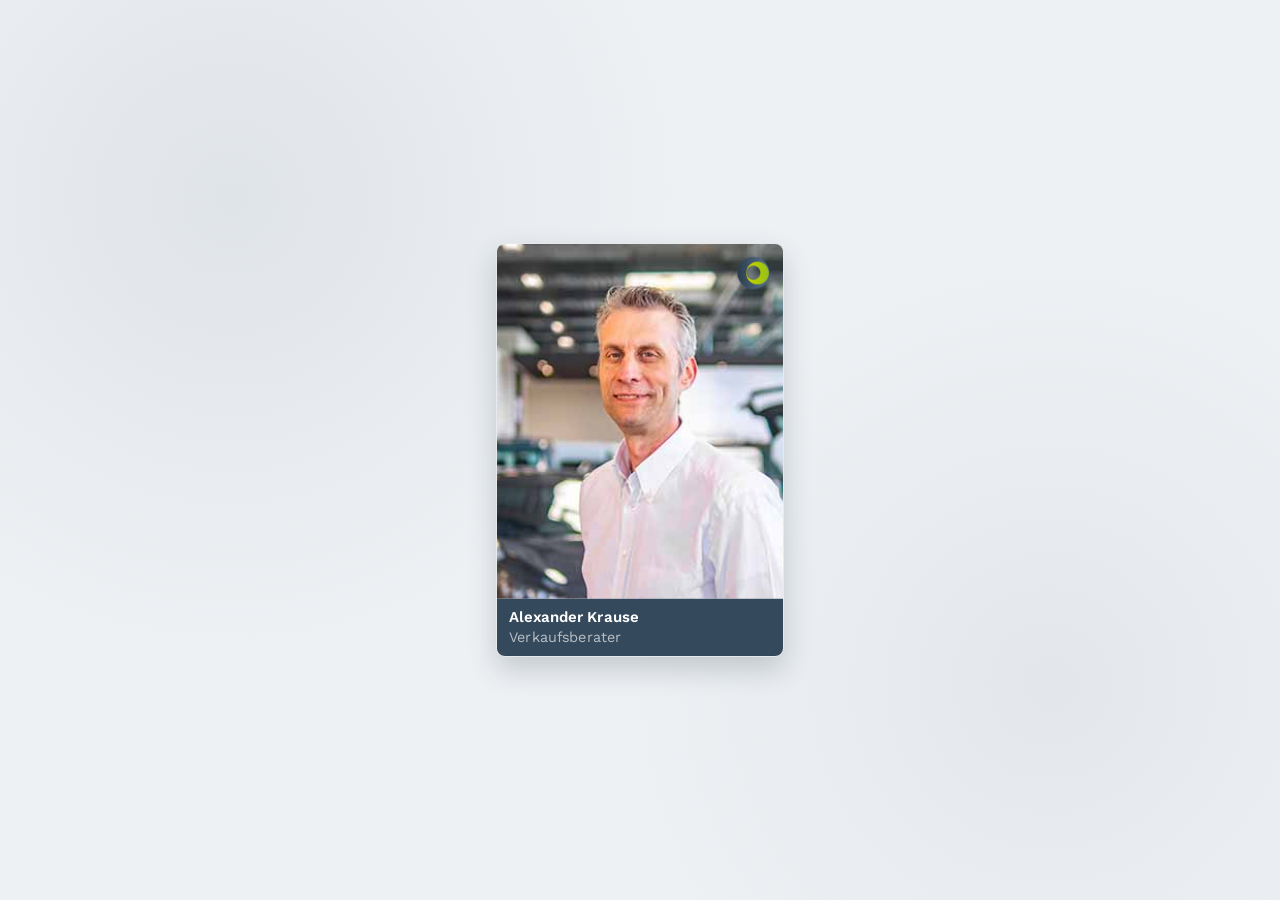
==== index.html @ df958cd0 "renamed html" ====
<!DOCTYPE html>
<html lang="de">
<head>
    <meta charset="UTF-8">
    <meta name="viewport" content="width=device-width, initial-scale=1.0">
    <title>Kontaktkarte</title>
    <link rel="preconnect" href="https://fonts.googleapis.com">
    <link rel="preconnect" href="https://fonts.gstatic.com" crossorigin>
    <link href="https://fonts.googleapis.com/css2?family=Playfair+Display:wght@600;700&family=Work+Sans:wght@400;500;600&display=swap" rel="stylesheet">
    <link rel="stylesheet" href="style/contact-card.css">
    <link rel="stylesheet" href="https://cdnjs.cloudflare.com/ajax/libs/font-awesome/6.5.2/css/all.min.css">
</head>
<body>
    <main class="page-shell">
        <article class="contact-card" aria-label="Kontaktkarte von Max Mustermann">
            <div class="photo-stage">
                <img src="250310-Alexander-Krause-webseit.jpg" alt="Portraet von Max Mustermann">
                <button class="menu-fab" type="button" aria-label="Mitarbeiterinfos anzeigen" aria-expanded="false">
                    <img src="bleker2.png" alt="Bleker Logo">
                </button>
            </div>

            <header class="name-strip">
                <h1>Alexander Krause</h1>
                <p class="name-strip-role">Verkaufsberater</p>
            </header>

            <section class="employee-info" aria-label="Mitarbeiterdetails">
                <div class="info-header">
                    <span class="info-name">Alexander Krause</span>
                    <span class="info-role">Verkaufsberater</span>
                </div>

                <ul class="info-list">
                    <li>
                        <i class="fa-solid fa-phone"></i>
                        <div>
                            <p class="label">Telefon</p>
                            <a href="tel:+49123456789">+490 151 21228625</a>
                        </div>
                    </li>
                    <li>
                        <i class="fa-solid fa-envelope"></i>
                        <div>
                            <p class="label">E-Mail</p>
                            <a href="mailto:a.krause@bleker-gruppe.de">a.krause@bleker-gruppe.de</a>
                        </div>
                    </li>
                    <li>
                        <i class="fa-solid fa-location-dot"></i>
                        <div>
                            <p class="label">Standort</p>
                            <a class="map-link" href="https://maps.google.com/?q=Borken+Autohaus+Twent" target="_blank" rel="noopener">Münster, Autoforum Bleker <i class="fa-solid fa-arrow-up-right-from-square"></i></a>
                        </div>
                    </li>
                    <li>
                        <i class="fa-solid fa-car"></i>
                        <div>
                            <p class="label">Marken</p>
                            <div class="brand-tags">
                                <span class="tag">Maserati</span>
                            </div>
                        </div>
                    </li>
                </ul>

                <a class="callback-btn" href="mailto:max.mustermann@bleker-gruppe.de?subject=Rueckrufwunsch">
                    <i class="fa-solid fa-phone-volume"></i> Rueckrufwunsch
                </a>
            </section>
        </article>
    </main>

    <script src="script/contact-card.js"></script>
</body>
</html>
---- style/contact-card.css ----
:root {
    --bg-soft: #eef1f4;
    --surface: #ffffff;
    --text-main: #223345;
    --text-soft: #5f6f80;
    --accent: #35495c;
    --accent-hover: #2a3a4a;
    --line: rgba(53, 73, 92, 0.15);
    --shadow: 0 14px 32px rgba(24, 38, 52, 0.2);
}

* {
    box-sizing: border-box;
}

body {
    transform: scale(90%);
    margin: 0;
    font-family: "Work Sans", sans-serif;
    color: var(--text-main);
    min-height: 100vh;
    background:
        radial-gradient(circle at 18% 22%, rgba(53, 73, 92, 0.08), transparent 36%),
        radial-gradient(circle at 82% 76%, rgba(53, 73, 92, 0.06), transparent 34%),
        var(--bg-soft);
}

.page-shell {
    min-height: 100vh;
    display: grid;
    place-items: center;
    padding: 2rem 1.2rem;
}

.contact-card {
    width: min(320px, 100%);
    height: 460px;
    position: relative;
    display: flex;
    flex-direction: column;
    border-radius: 10px;
    overflow: hidden;
    background: var(--surface);
    border: 1px solid rgba(53, 73, 92, 0.12);
    box-shadow: var(--shadow);
    transform: translateY(16px) scale(0.985);
    opacity: 0;
    cursor: pointer;
    animation: card-enter 0.65s cubic-bezier(0.2, 0.85, 0.3, 1) forwards;
}

.photo-stage {
    position: relative;
    flex: 1 1 auto;
    min-height: 0;
    overflow: hidden;
}

.photo-stage img {
    width: 100%;
    height: 100%;
    display: block;
    object-fit: cover;
    transform: scale(1.02);
    transition: transform 0.65s ease;
}

.contact-card:hover .photo-stage img {
    transform: scale(1.06);
}

.menu-fab {
    position: absolute;
    top: 0.75rem;
    right: 0.75rem;
    width: 42px;
    height: 42px;
    padding: 0;
    border-radius: 999px;
    border: 0;
    background: transparent;
    box-shadow: none;
    cursor: pointer;
    z-index: 3;
    display: flex;
    align-items: center;
    justify-content: center;
    overflow: hidden;
    transition: transform 0.25s ease, background-color 0.25s ease;
}

.menu-fab:hover {
    transform: scale(1.06);
    background: transparent;
}

.menu-fab img {
    width: 130%;
    height: 130%;
    display: block;
    object-fit: contain;
    transition: transform 0.6s cubic-bezier(0.4, 0, 0.2, 1);
    filter: drop-shadow(0 0 1px rgba(53, 73, 92, 0.4));
}

.menu-fab img.spin-open {
    animation: logo-spin-cw 0.6s cubic-bezier(0.4, 0, 0.2, 1) forwards;
}

.menu-fab img.spin-close {
    animation: logo-spin-ccw 0.6s cubic-bezier(0.4, 0, 0.2, 1) forwards;
}

.name-strip {
    margin: 0;
    padding: 0.75rem 0.85rem;
    background: var(--accent);
    flex: 0 0 auto;
}

h1 {
    margin: 0;
    color: #fff;
    font-size: 1.04rem;
    font-weight: 600;
    line-height: 1.12;
    font-family: "Work Sans", sans-serif;
}

.name-strip-role {
    margin: 0.18rem 0 0;
    color: rgba(255, 255, 255, 0.65);
    font-size: 1rem;
    font-weight: 400;
}

.employee-info {
    position: absolute;
    inset: 0;
    overflow: hidden;
    display: flex;
    flex-direction: column;
    background: #fff;
    opacity: 0;
    pointer-events: none;
    transform: translateY(100%);
    transition: transform 0.42s ease, opacity 0.26s ease;
    z-index: 2;
}

.contact-card.expanded .employee-info {
    opacity: 1;
    pointer-events: auto;
    transform: translateY(0);
}

.info-header {
    background: var(--accent);
    padding: 1.3rem 1.1rem 1.1rem;
    flex-shrink: 0;
}

.info-name {
    display: block;
    font-size: 1.22rem;
    font-weight: 700;
    color: #fff;
    line-height: 1.2;
    letter-spacing: 0.01em;
}

.info-role {
    display: block;
    font-size: 0.7rem;
    color: rgba(255, 255, 255, 0.5);
    margin-top: 0.28rem;
    text-transform: uppercase;
    letter-spacing: 0.1em;
}

.info-list {
    list-style: none;
    margin: 0;
    padding: 0.2rem 1.1rem;
    display: flex;
    flex-direction: column;
    flex: 1;
    overflow: auto;
    justify-content: space-evenly;
}

.info-list li {
    display: flex;
    align-items: center;
    gap: 0.9rem;
    padding: 0.5rem 0;
    border-bottom: 1px solid rgba(53, 73, 92, 0.08);
    opacity: 0;
    transform: translateY(6px);
}

.info-list li:last-child {
    border-bottom: none;
    align-items: flex-start;
}

.info-list > li > i {
    width: 36px;
    height: 36px;
    min-width: 36px;
    border-radius: 999px;
    background: rgba(53, 73, 92, 0.06);
    font-size: 0.82rem;
    color: var(--accent);
    flex-shrink: 0;
    line-height: 36px;
    text-align: center;
    display: inline-block;
}

.info-list li:last-child > i {
    margin-top: 0.2rem;
}

.label {
    margin: 0 0 0.16rem;
    font-size: 0.6rem;
    text-transform: uppercase;
    letter-spacing: 0.1em;
    color: var(--text-soft);
}

.info-list a,
.info-list .value {
    margin: 0;
    font-size: 0.95rem;
    font-weight: 600;
    color: var(--text-main);
    text-decoration: none;
    transition: color 0.2s ease;
    display: block;
    line-height: 1.25;
}

.info-list a:hover {
    color: var(--accent);
}

.map-link {
    display: inline-flex !important;
    align-items: center;
    gap: 0.3rem;
}

.map-link i {
    font-size: 0.58rem;
    opacity: 0.45;
    display: inline !important;
    width: auto !important;
    height: auto !important;
    background: none !important;
    border: none !important;
    line-height: inherit !important;
}

.brand-tags {
    display: flex;
    flex-wrap: wrap;
    gap: 0.32rem;
    margin-top: 0.22rem;
}

.tag {
    background: transparent;
    color: var(--accent);
    font-size: 0.71rem;
    font-weight: 600;
    padding: 0.24rem 0.65rem;
    border-radius: 999px;
    border: 1px solid rgba(53, 73, 92, 0.28);
    letter-spacing: 0.02em;
}

.callback-btn {
    flex-shrink: 0;
    background: var(--accent);
    color: #fff;
    padding: 0.78rem 1rem;
    font-size: 0.88rem;
    text-align: center;
    font-weight: 600;
    text-decoration: none;
    display: flex;
    align-items: center;
    justify-content: center;
    gap: 0.5rem;
    opacity: 0;
    transition: background-color 0.22s ease;
}

.callback-btn:hover {
    background: #8aaa13;
}

.contact-card.expanded .info-list li {
    animation: row-in 0.42s ease forwards;
}

.contact-card.expanded .info-list li:nth-child(2) {
    animation-delay: 0.07s;
}

.contact-card.expanded .info-list li:nth-child(3) {
    animation-delay: 0.14s;
}

.contact-card.expanded .info-list li:nth-child(4) {
    animation-delay: 0.21s;
}

.contact-card.expanded .callback-btn {
    animation: fade-up 0.5s ease 0.25s both;
}

@keyframes card-enter {
    to {
        transform: translateY(0) scale(1);
        opacity: 1;
    }
}

@keyframes row-in {
    to {
        transform: translateY(0);
        opacity: 1;
    }
}

@keyframes fade-up {
    from {
        opacity: 0;
        transform: translateY(8px);
    }

    to {
        opacity: 1;
        transform: translateY(0);
    }
}

@keyframes logo-spin-cw {
    from { transform: rotate(0deg); }
    to   { transform: rotate(360deg); }
}

@keyframes logo-spin-ccw {
    from { transform: rotate(0deg); }
    to   { transform: rotate(-360deg); }
}

@media (max-width: 760px) {
    .contact-card {
        max-width: 320px;
        height: 440px;
    }

    .menu-fab {
        width: 42px;
        height: 42px;
    }
}
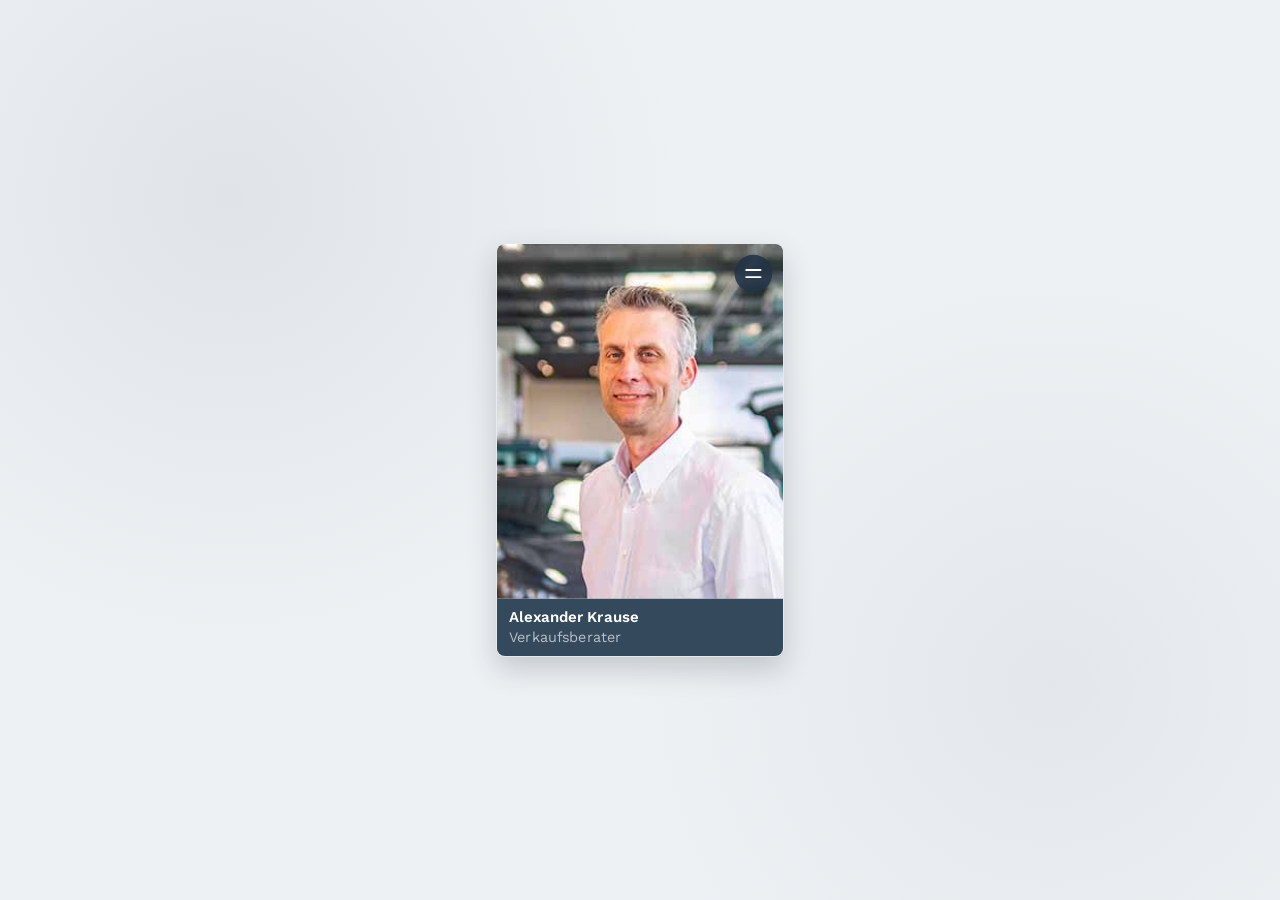
==== commit 900ce426: "Added Logos" ====
--- a/index.html
+++ b/index.html
@@ -16,7 +16,10 @@
             <div class="photo-stage">
                 <img src="250310-Alexander-Krause-webseit.jpg" alt="Portraet von Max Mustermann">
                 <button class="menu-fab" type="button" aria-label="Mitarbeiterinfos anzeigen" aria-expanded="false">
-                    <img src="bleker2.png" alt="Bleker Logo">
+                    <span class="menu-bars" aria-hidden="true">
+                        <span></span>
+                        <span></span>
+                    </span>
                 </button>
             </div>
 
@@ -40,6 +43,13 @@
                         </div>
                     </li>
                     <li>
+                        <i class="fa-solid fa-mobile-screen-button"></i>
+                        <div>
+                            <p class="label">Mobilnummer</p>
+                            <a href="tel:+49015121228625">+490 151 21228625</a>
+                        </div>
+                    </li>
+                    <li>
                         <i class="fa-solid fa-envelope"></i>
                         <div>
                             <p class="label">E-Mail</p>
@@ -58,14 +68,32 @@
                         <div>
                             <p class="label">Marken</p>
                             <div class="brand-tags">
-                                <span class="tag">Maserati</span>
+                                <span class="brand-logo" tabindex="0" data-brand="Citroën" aria-label="Citroën" title="Citroën"><img src="marken/logo_g_citroen.svg" alt=""></span>
+                                <span class="brand-logo" tabindex="0" data-brand="DS Automobiles" aria-label="DS Automobiles" title="DS Automobiles"><img src="marken/logo_g_ds.svg" alt=""></span>
+                                <span class="brand-logo" tabindex="0" data-brand="Peugeot" aria-label="Peugeot" title="Peugeot"><img src="marken/logo_g_peugeot.svg" alt=""></span>
+                                <span class="brand-logo" tabindex="0" data-brand="Renault" aria-label="Renault" title="Renault"><img src="marken/logo_g_renault.svg" alt=""></span>
+                                <span class="brand-logo" tabindex="0" data-brand="Opel" aria-label="Opel" title="Opel"><img src="marken/logo_g_opel.svg" alt=""></span>
+                                <span class="brand-logo" tabindex="0" data-brand="Dacia" aria-label="Dacia" title="Dacia"><img src="marken/logo_g_dacia.svg" alt=""></span>
+                                <span class="brand-logo" tabindex="0" data-brand="Nissan" aria-label="Nissan" title="Nissan"><img src="marken/logo_g_nissan.svg" alt=""></span>
+                                <span class="brand-logo" tabindex="0" data-brand="Kia" aria-label="Kia" title="Kia"><img src="marken/logo_g_kia.svg" alt=""></span>
+                                <span class="brand-logo" tabindex="0" data-brand="Suzuki" aria-label="Suzuki" title="Suzuki"><img src="marken/logo_g_suzuki.svg" alt=""></span>
+                                <span class="brand-logo" tabindex="0" data-brand="Alfa Romeo" aria-label="Alfa Romeo" title="Alfa Romeo"><img src="marken/logo_g_alfa.svg" alt=""></span>
+                                <span class="brand-logo" tabindex="0" data-brand="Jeep" aria-label="Jeep" title="Jeep"><img src="marken/logo_g_jeep.svg" alt=""></span>
+                                <span class="brand-logo" tabindex="0" data-brand="Fiat" aria-label="Fiat" title="Fiat"><img src="marken/logo_g_fiat.svg" alt=""></span>
+                                <span class="brand-logo" tabindex="0" data-brand="Leapmotor" aria-label="Leapmotor" title="Leapmotor"><img src="marken/logo_g_leapmotor.svg" alt=""></span>
+                                <span class="brand-logo" tabindex="0" data-brand="XPeng" aria-label="XPeng" title="XPeng"><img src="marken/logo_g_xpeng.svg" alt=""></span>
+                                <span class="brand-logo" tabindex="0" data-brand="BYD" aria-label="BYD" title="BYD"><img src="marken/logo_g_byd.svg" alt=""></span>
+                                <span class="brand-logo" tabindex="0" data-brand="Abarth" aria-label="Abarth" title="Abarth"><img src="marken/logo_g_abarth.svg" alt=""></span>
+                                <span class="brand-logo" tabindex="0" data-brand="Maserati" aria-label="Maserati" title="Maserati"><img src="marken/logo_g_maserati.svg" alt=""></span>
+                                <span class="brand-logo" tabindex="0" data-brand="Alpine" aria-label="Alpine" title="Alpine"><img src="marken/logo_g_alpine.svg" alt=""></span>
+                                <span class="brand-logo" tabindex="0" data-brand="SILENCE O" aria-label="SILENCE O" title="SILENCE O"><img src="marken/logo_g_silence.svg" alt=""></span>
                             </div>
                         </div>
                     </li>
                 </ul>
 
                 <a class="callback-btn" href="mailto:max.mustermann@bleker-gruppe.de?subject=Rueckrufwunsch">
-                    <i class="fa-solid fa-phone-volume"></i> Rueckrufwunsch
+                    <i class="fa-solid fa-phone-volume"></i> Rückrufwunsch
                 </a>
             </section>
         </article>
--- a/style/contact-card.css
+++ b/style/contact-card.css
@@ -78,37 +78,56 @@
     padding: 0;
     border-radius: 999px;
     border: 0;
-    background: transparent;
-    box-shadow: none;
+    background: rgba(34, 51, 69, 0.88);
+    box-shadow: 0 8px 18px rgba(0, 0, 0, 0.28);
     cursor: pointer;
     z-index: 3;
     display: flex;
     align-items: center;
     justify-content: center;
     overflow: hidden;
-    transition: transform 0.25s ease, background-color 0.25s ease;
+    transition: transform 0.25s ease, background-color 0.25s ease, box-shadow 0.25s ease;
 }
 
 .menu-fab:hover {
     transform: scale(1.06);
-    background: transparent;
-}
-
-.menu-fab img {
-    width: 130%;
-    height: 130%;
-    display: block;
-    object-fit: contain;
-    transition: transform 0.6s cubic-bezier(0.4, 0, 0.2, 1);
-    filter: drop-shadow(0 0 1px rgba(53, 73, 92, 0.4));
-}
-
-.menu-fab img.spin-open {
-    animation: logo-spin-cw 0.6s cubic-bezier(0.4, 0, 0.2, 1) forwards;
-}
-
-.menu-fab img.spin-close {
-    animation: logo-spin-ccw 0.6s cubic-bezier(0.4, 0, 0.2, 1) forwards;
+    background: rgba(34, 51, 69, 0.96);
+    box-shadow: 0 10px 22px rgba(0, 0, 0, 0.34);
+}
+
+.menu-bars {
+    position: relative;
+    width: 18px;
+    height: 14px;
+}
+
+.menu-bars span {
+    position: absolute;
+    left: 0;
+    width: 100%;
+    height: 2px;
+    border-radius: 999px;
+    background: #ffffff;
+    box-shadow: 0 0 0 1px rgba(53, 73, 92, 0.08);
+    transition: top 0.24s ease, transform 0.24s ease;
+}
+
+.menu-bars span:first-child {
+    top: 2px;
+}
+
+.menu-bars span:last-child {
+    top: 10px;
+}
+
+.contact-card.expanded .menu-bars span:first-child {
+    top: 6px;
+    transform: rotate(45deg);
+}
+
+.contact-card.expanded .menu-bars span:last-child {
+    top: 6px;
+    transform: rotate(-45deg);
 }
 
 .name-strip {
@@ -187,6 +206,27 @@
     flex: 1;
     overflow: auto;
     justify-content: space-evenly;
+    scrollbar-width: thin;
+    scrollbar-color: rgba(53, 73, 92, 0.5) rgba(53, 73, 92, 0.08);
+}
+
+.info-list::-webkit-scrollbar {
+    width: 10px;
+}
+
+.info-list::-webkit-scrollbar-track {
+    background: rgba(53, 73, 92, 0.08);
+    border-radius: 999px;
+}
+
+.info-list::-webkit-scrollbar-thumb {
+    background: linear-gradient(180deg, rgba(53, 73, 92, 0.72) 0%, rgba(42, 58, 74, 0.92) 100%);
+    border-radius: 999px;
+    border: 2px solid rgba(255, 255, 255, 0.7);
+}
+
+.info-list::-webkit-scrollbar-thumb:hover {
+    background: linear-gradient(180deg, rgba(53, 73, 92, 0.88) 0%, rgba(42, 58, 74, 1) 100%);
 }
 
 .info-list li {
@@ -266,19 +306,87 @@
 .brand-tags {
     display: flex;
     flex-wrap: wrap;
-    gap: 0.32rem;
+    gap: 0.4rem;
     margin-top: 0.22rem;
 }
 
-.tag {
-    background: transparent;
-    color: var(--accent);
-    font-size: 0.71rem;
+.brand-logo {
+    position: relative;
+    min-width: 52px;
+    height: 42px;
+    padding: 0.38rem 0.55rem;
+    border-radius: 10px;
+    border: 1px solid rgba(53, 73, 92, 0.12);
+    background: linear-gradient(180deg, #f8fafc 0%, #e8edf2 100%);
+    display: inline-flex;
+    align-items: center;
+    justify-content: center;
+    box-shadow: inset 0 1px 0 rgba(255, 255, 255, 0.8);
+    transition: transform 0.18s ease, box-shadow 0.18s ease, border-color 0.18s ease;
+    cursor: default;
+    outline: none;
+}
+
+.brand-logo img {
+    max-width: 100%;
+    max-height: 28px;
+    display: block;
+    object-fit: contain;
+    filter: saturate(0.95) contrast(1.02);
+}
+
+.brand-logo::after {
+    content: attr(data-brand);
+    position: absolute;
+    left: 50%;
+    bottom: calc(100% + 8px);
+    transform: translateX(-50%) translateY(4px);
+    background: rgba(34, 51, 69, 0.96);
+    color: #fff;
+    padding: 0.35rem 0.5rem;
+    border-radius: 8px;
+    font-size: 0.66rem;
     font-weight: 600;
-    padding: 0.24rem 0.65rem;
-    border-radius: 999px;
-    border: 1px solid rgba(53, 73, 92, 0.28);
     letter-spacing: 0.02em;
+    white-space: nowrap;
+    opacity: 0;
+    pointer-events: none;
+    transition: opacity 0.18s ease, transform 0.18s ease;
+    z-index: 4;
+}
+
+.brand-logo::before {
+    content: "";
+    position: absolute;
+    left: 50%;
+    bottom: calc(100% + 2px);
+    width: 8px;
+    height: 8px;
+    background: rgba(34, 51, 69, 0.96);
+    transform: translateX(-50%) rotate(45deg);
+    opacity: 0;
+    transition: opacity 0.18s ease;
+    pointer-events: none;
+    z-index: 3;
+}
+
+.brand-logo:hover,
+.brand-logo:focus-visible {
+    transform: translateY(-1px);
+    border-color: rgba(53, 73, 92, 0.24);
+    box-shadow: 0 8px 16px rgba(34, 51, 69, 0.12);
+}
+
+.brand-logo:hover::after,
+.brand-logo:hover::before,
+.brand-logo:focus-visible::after,
+.brand-logo:focus-visible::before {
+    opacity: 1;
+}
+
+.brand-logo:hover::after,
+.brand-logo:focus-visible::after {
+    transform: translateX(-50%) translateY(0);
 }
 
 .callback-btn {
@@ -318,6 +426,10 @@
     animation-delay: 0.21s;
 }
 
+.contact-card.expanded .info-list li:nth-child(5) {
+    animation-delay: 0.28s;
+}
+
 .contact-card.expanded .callback-btn {
     animation: fade-up 0.5s ease 0.25s both;
 }
@@ -348,16 +460,6 @@
     }
 }
 
-@keyframes logo-spin-cw {
-    from { transform: rotate(0deg); }
-    to   { transform: rotate(360deg); }
-}
-
-@keyframes logo-spin-ccw {
-    from { transform: rotate(0deg); }
-    to   { transform: rotate(-360deg); }
-}
-
 @media (max-width: 760px) {
     .contact-card {
         max-width: 320px;
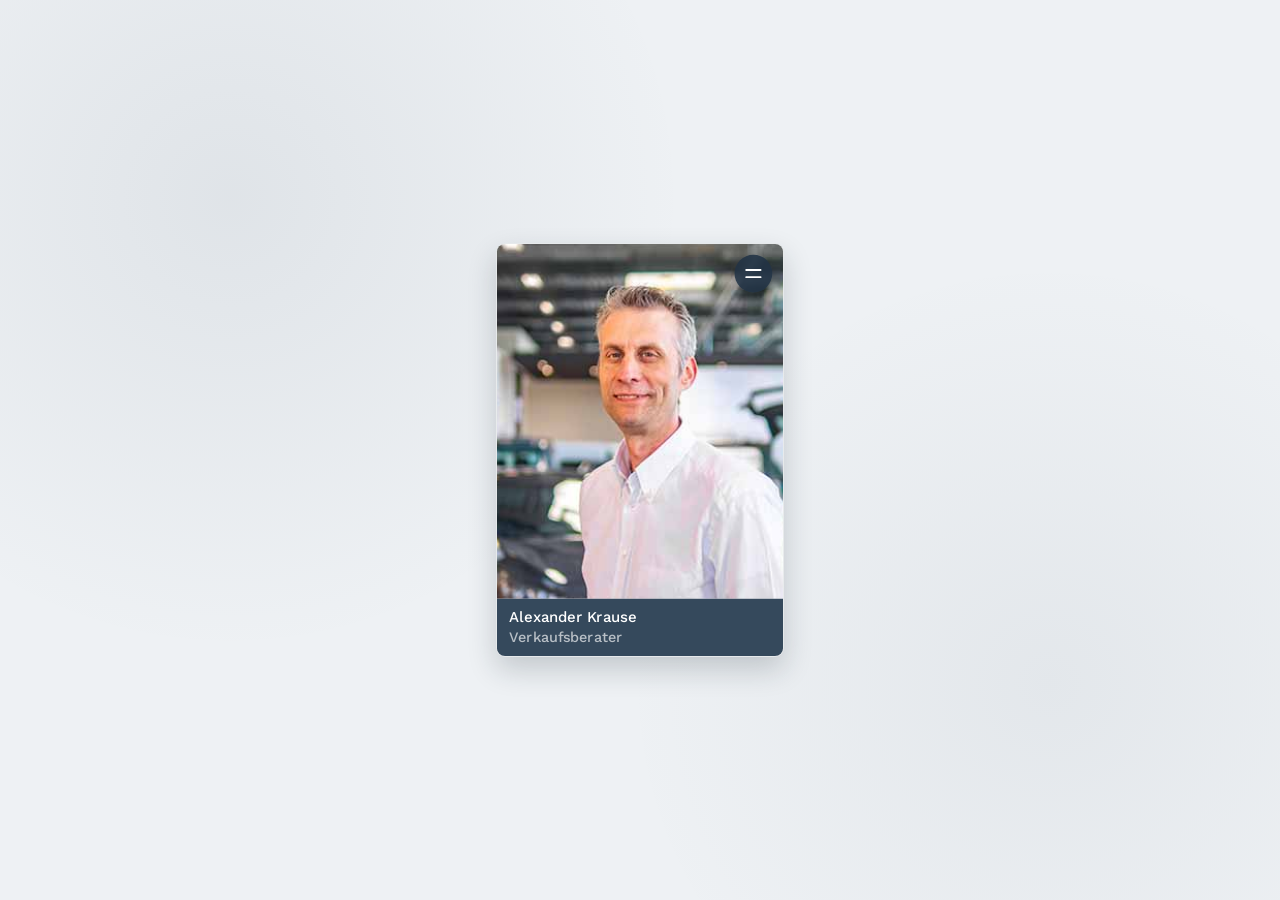
==== commit adb8620c: "." ====
--- a/index.html
+++ b/index.html
@@ -39,28 +39,22 @@
                         <i class="fa-solid fa-phone"></i>
                         <div>
                             <p class="label">Telefon</p>
-                            <a href="tel:+49123456789">+490 151 21228625</a>
-                        </div>
-                    </li>
-                    <li>
-                        <i class="fa-solid fa-mobile-screen-button"></i>
-                        <div>
-                            <p class="label">Mobilnummer</p>
-                            <a href="tel:+49015121228625">+490 151 21228625</a>
+                            <a class="phone-link" href="tel:+492861123456">+49 2861 123456</a>
+                            <a class="mobile-link" href="tel:+4915721228625">+49 1575 212625</a>
                         </div>
                     </li>
                     <li>
                         <i class="fa-solid fa-envelope"></i>
                         <div>
                             <p class="label">E-Mail</p>
-                            <a href="mailto:a.krause@bleker-gruppe.de">a.krause@bleker-gruppe.de</a>
+                            <a class="email-link">a.krause <br>@bleker-gruppe.de</a>
                         </div>
                     </li>
                     <li>
                         <i class="fa-solid fa-location-dot"></i>
                         <div>
                             <p class="label">Standort</p>
-                            <a class="map-link" href="https://maps.google.com/?q=Borken+Autohaus+Twent" target="_blank" rel="noopener">Münster, Autoforum Bleker <i class="fa-solid fa-arrow-up-right-from-square"></i></a>
+                            <a class="adress">Musterstraße 12 <br>12345 Musterstadt</a>
                         </div>
                     </li>
                     <li>
--- a/style/contact-card.css
+++ b/style/contact-card.css
@@ -141,7 +141,7 @@
     margin: 0;
     color: #fff;
     font-size: 1.04rem;
-    font-weight: 600;
+    font-weight: 500;
     line-height: 1.12;
     font-family: "Work Sans", sans-serif;
 }
@@ -150,7 +150,7 @@
     margin: 0.18rem 0 0;
     color: rgba(255, 255, 255, 0.65);
     font-size: 1rem;
-    font-weight: 400;
+    font-weight: 500;
 }
 
 .employee-info {
@@ -204,7 +204,8 @@
     display: flex;
     flex-direction: column;
     flex: 1;
-    overflow: auto;
+    overflow-y: auto;
+    overflow-x: hidden;
     justify-content: space-evenly;
     scrollbar-width: thin;
     scrollbar-color: rgba(53, 73, 92, 0.5) rgba(53, 73, 92, 0.08);
@@ -237,6 +238,11 @@
     border-bottom: 1px solid rgba(53, 73, 92, 0.08);
     opacity: 0;
     transform: translateY(6px);
+}
+
+.info-list li > div {
+    flex: 1;
+    min-width: 0;
 }
 
 .info-list li:last-child {
@@ -264,7 +270,7 @@
 
 .label {
     margin: 0 0 0.16rem;
-    font-size: 0.6rem;
+    font-size: 0.7rem;
     text-transform: uppercase;
     letter-spacing: 0.1em;
     color: var(--text-soft);
@@ -274,7 +280,7 @@
 .info-list .value {
     margin: 0;
     font-size: 0.95rem;
-    font-weight: 600;
+    font-weight: 500;
     color: var(--text-main);
     text-decoration: none;
     transition: color 0.2s ease;
@@ -282,8 +288,23 @@
     line-height: 1.25;
 }
 
+.phone-link,
+.mobile-link {
+    line-height: 0.2;
+}
+
 .info-list a:hover {
     color: var(--accent);
+}
+
+.email-link {
+    white-space: nowrap;
+    overflow: hidden;
+    text-overflow: ellipsis;
+}
+
+.email-link.email-link--compact {
+    font-size: 0.76rem !important;
 }
 
 .map-link {
@@ -292,7 +313,7 @@
     gap: 0.3rem;
 }
 
-.map-link i {
+.map-link p {
     font-size: 0.58rem;
     opacity: 0.45;
     display: inline !important;
@@ -306,7 +327,7 @@
 .brand-tags {
     display: flex;
     flex-wrap: wrap;
-    gap: 0.4rem;
+    gap: 0.3rem;
     margin-top: 0.22rem;
 }
 
@@ -316,8 +337,8 @@
     height: 42px;
     padding: 0.38rem 0.55rem;
     border-radius: 10px;
-    border: 1px solid rgba(53, 73, 92, 0.12);
-    background: linear-gradient(180deg, #f8fafc 0%, #e8edf2 100%);
+    /* border: 1px solid rgba(53, 73, 92, 0.12); */
+    /* background: linear-gradient(180deg, #f8fafc 0%, #e8edf2 100%); */
     display: inline-flex;
     align-items: center;
     justify-content: center;
@@ -346,7 +367,7 @@
     padding: 0.35rem 0.5rem;
     border-radius: 8px;
     font-size: 0.66rem;
-    font-weight: 600;
+    font-weight: 500;
     letter-spacing: 0.02em;
     white-space: nowrap;
     opacity: 0;
@@ -396,7 +417,7 @@
     padding: 0.78rem 1rem;
     font-size: 0.88rem;
     text-align: center;
-    font-weight: 600;
+    font-weight: 500;
     text-decoration: none;
     display: flex;
     align-items: center;
